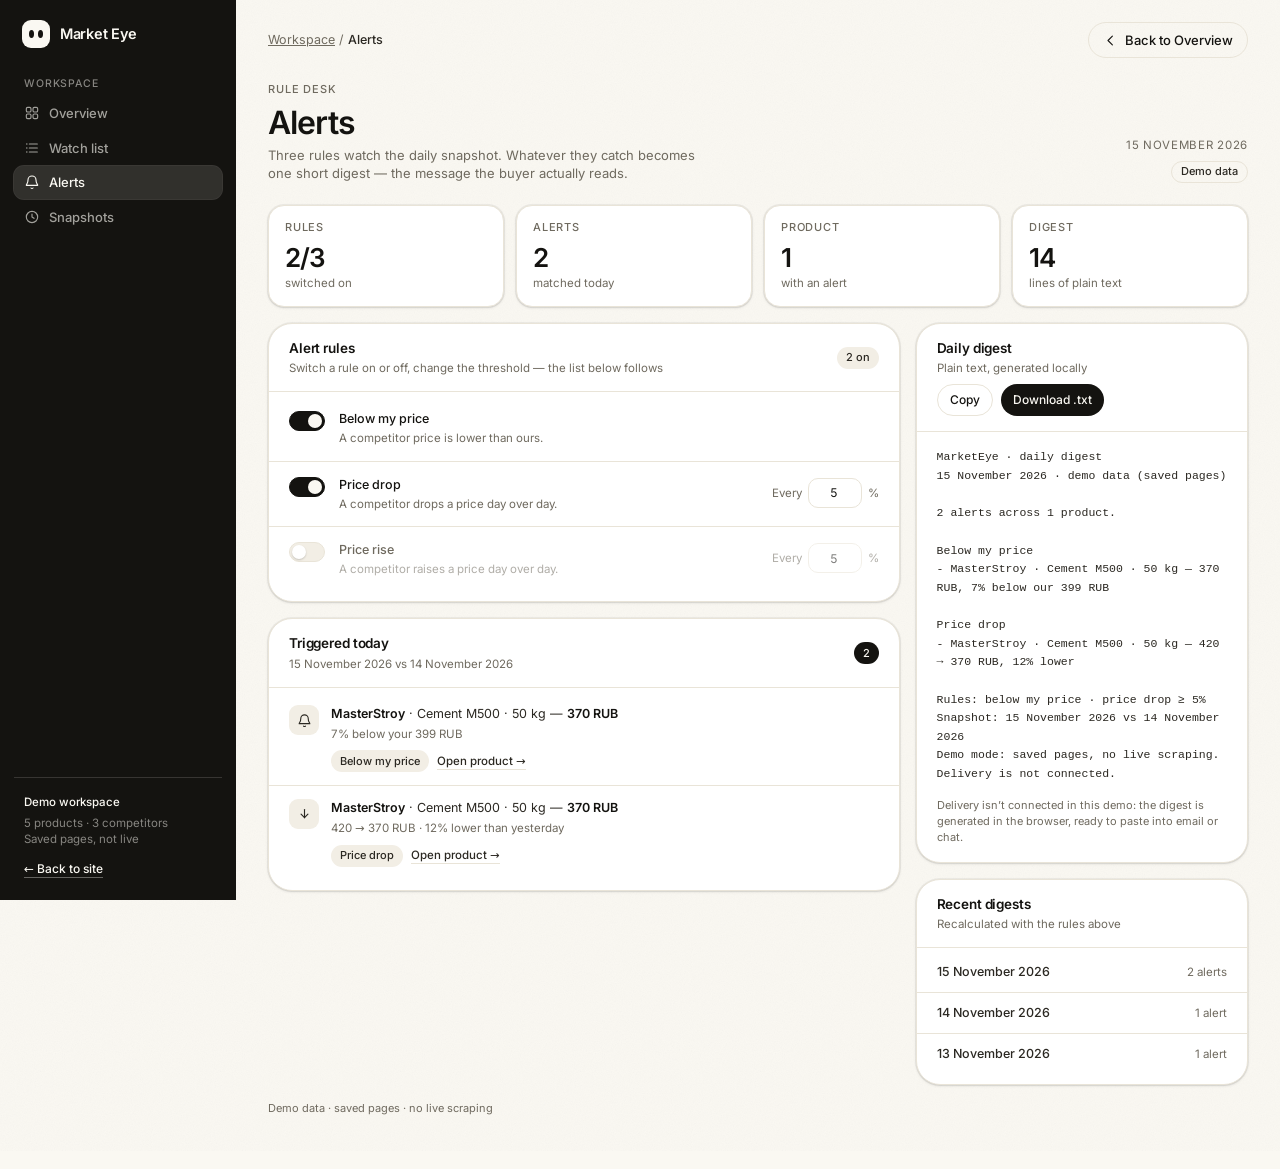
==== templates/alerts.html @ f9ec9c84 "Add alert rules, triggered alerts and the daily digest screen" ====
<!doctype html>
<html lang="en">
<head>
  <meta charset="utf-8">
  <meta name="viewport" content="width=device-width, initial-scale=1">
  <meta name="theme-color" content="#faf8f2">
  <title>Alerts — Market Eye</title>
  <meta name="description" content="Market Eye demo: alert rules with editable thresholds, the alerts they trigger on today's snapshot and a plain-text daily digest.">
  <link rel="icon" href="data:image/svg+xml,%3Csvg xmlns='http://www.w3.org/2000/svg' viewBox='0 0 64 64'%3E%3Crect width='64' height='64' rx='14' fill='%23141310'/%3E%3Ccircle cx='26' cy='32' r='7' fill='%23faf8f2'/%3E%3Ccircle cx='40' cy='32' r='7' fill='%23faf8f2'/%3E%3C/svg%3E">
  <link rel="stylesheet" href="/static/theme.css">
  <link rel="stylesheet" href="/static/overview.css">
  <link rel="stylesheet" href="/static/alerts.css">
</head>
<body>
  <a class="sr-only" href="#main">Skip to content</a>

  <div class="app">
    <aside class="sidebar">
      <a class="brand brand--light" href="/" aria-label="Market Eye — back to the site">
        <span class="brand-mark" aria-hidden="true"><i></i><i></i></span>
        <span class="brand-word">Market Eye</span>
      </a>

      <p class="nav-label">Workspace</p>
      <nav class="nav" aria-label="Workspace">
        <a href="/overview">
          <svg viewBox="0 0 24 24" aria-hidden="true"><rect x="3.5" y="3.5" width="7" height="7" rx="2"/><rect x="13.5" y="3.5" width="7" height="7" rx="2"/><rect x="3.5" y="13.5" width="7" height="7" rx="2"/><rect x="13.5" y="13.5" width="7" height="7" rx="2"/></svg>
          Overview
        </a>
        <a href="/overview#watch-list">
          <svg viewBox="0 0 24 24" aria-hidden="true"><path d="M8 6h12M8 12h12M8 18h12"/><circle cx="4.2" cy="6" r="1.1" fill="currentColor" stroke="none"/><circle cx="4.2" cy="12" r="1.1" fill="currentColor" stroke="none"/><circle cx="4.2" cy="18" r="1.1" fill="currentColor" stroke="none"/></svg>
          Watch list
        </a>
        <a href="/alerts" aria-current="page">
          <svg viewBox="0 0 24 24" aria-hidden="true"><path d="M18 9a6 6 0 1 0-12 0c0 6-2.5 6-2.5 8h17c0-2-2.5-2-2.5-8"/><path d="M10.5 21a2 2 0 0 0 3 0"/></svg>
          Alerts
        </a>
        <a href="/overview#moves">
          <svg viewBox="0 0 24 24" aria-hidden="true"><circle cx="12" cy="12" r="8.5"/><path d="M12 7.5V12l3 2"/></svg>
          Snapshots
        </a>
      </nav>

      <div class="sidebar-foot">
        <p><b>Demo workspace</b>5 products · 3 competitors<br>Saved pages, not live</p>
        <a class="sidebar-link" href="/">← Back to site</a>
      </div>
    </aside>

    <main class="main" id="main">
      <div class="topbar">
        <nav class="crumbs" aria-label="Breadcrumb">
          <a href="/overview">Workspace</a> / <b>Alerts</b>
        </nav>
        <div class="actions">
          <a class="btn btn--outline" href="/overview">
            <svg viewBox="0 0 24 24" aria-hidden="true"><path d="M15 5l-7 7 7 7"/></svg>
            Back to Overview
          </a>
        </div>
      </div>

      <header class="page-head">
        <div>
          <p class="eyebrow">Rule desk</p>
          <h1>Alerts</h1>
          <p class="sub">Three rules watch the daily snapshot. Whatever they catch becomes one short digest — the message the buyer actually reads.</p>
        </div>
        <div class="head-meta">
          <span class="date" id="snapshot-date">15 November 2026</span>
          <span class="badge badge--outline">Demo data</span>
        </div>
      </header>

      <ul class="stats" id="stats" aria-label="Alert summary"></ul>

      <div class="grid">
        <div class="alerts-main">
          <section class="card" aria-labelledby="rules-title">
            <div class="card-head">
              <div>
                <h2 id="rules-title">Alert rules</h2>
                <p class="card-sub">Switch a rule on or off, change the threshold — the list below follows</p>
              </div>
              <span class="badge badge--soft" id="rules-count">2 on</span>
            </div>
            <ul class="rules" id="rules-list"></ul>
          </section>

          <section class="card" aria-labelledby="triggered-title">
            <div class="card-head">
              <div>
                <h2 id="triggered-title">Triggered today</h2>
                <p class="card-sub" id="triggered-sub">15 November 2026 vs 14 November 2026</p>
              </div>
              <span class="badge badge--solid" id="alerts-count">2</span>
            </div>
            <ul class="alert-rows" id="alerts-list"></ul>
          </section>
        </div>

        <div class="side alerts-side">
          <section class="card" aria-labelledby="digest-title">
            <div class="card-head">
              <div>
                <h2 id="digest-title">Daily digest</h2>
                <p class="card-sub">Plain text, generated locally</p>
              </div>
              <div class="card-head__actions">
                <button class="btn btn--outline btn--sm" type="button" id="copy-digest">Copy</button>
                <button class="btn btn--primary btn--sm" type="button" id="download-digest">Download .txt</button>
              </div>
            </div>
            <pre class="digest" id="digest-text" aria-live="polite"></pre>
            <p class="digest-note">Delivery isn’t connected in this demo: the digest is generated in the browser, ready to paste into email or chat.</p>
          </section>

          <section class="card" aria-labelledby="recent-title">
            <div class="card-head">
              <div>
                <h2 id="recent-title">Recent digests</h2>
                <p class="card-sub" id="recent-sub">Recalculated with the rules above</p>
              </div>
            </div>
            <ul class="recent" id="recent-list"></ul>
          </section>
        </div>
      </div>

      <p class="note">Demo data · saved pages · no live scraping</p>
    </main>
  </div>

  <noscript>
    <p class="note">The alerts screen needs JavaScript to evaluate the rules.</p>
  </noscript>

  <script src="/static/demo-data.js" defer></script>
  <script src="/static/alerts.js" defer></script>
</body>
</html>
---- static/theme.css ----
/* ==========================================================================
   Market Eye — shared UI layer
   Quiet monochrome interface: warm paper, ink surfaces, hairline borders,
   soft elevation, Inter. The dark sidebar and the monogram carry the brand.
   ========================================================================== */

@font-face {
  font-family: "Inter";
  src: url("fonts/inter-400.woff2") format("woff2");
  font-weight: 400;
  font-style: normal;
  font-display: swap;
}

@font-face {
  font-family: "Inter";
  src: url("fonts/inter-500.woff2") format("woff2");
  font-weight: 500;
  font-style: normal;
  font-display: swap;
}

@font-face {
  font-family: "Inter";
  src: url("fonts/inter-600.woff2") format("woff2");
  font-weight: 600;
  font-style: normal;
  font-display: swap;
}

:root {
  /* surfaces */
  --canvas: #faf8f2;
  --card: #ffffff;
  --surface: #f2eee5;
  --sidebar-bg: #141310;

  /* text */
  --ink: #141310;
  --ink-soft: #2b2822;
  --muted: #6f6a5f;
  --paper: #faf8f2;

  /* lines + actions */
  --hairline: #e9e4d8;
  --sidebar-hairline: rgba(250, 248, 242, 0.15);
  --primary-bg: #141310;
  --primary-fg: #faf8f2;
  --nav-active-bg: rgba(250, 248, 242, 0.12);
  --nav-hover-bg: rgba(250, 248, 242, 0.07);

  /* shape */
  --radius-card: 24px;
  --radius-control: 18px;
  --radius-small: 10px;
  --shadow: 0 0 0 1px rgba(23, 23, 23, 0.05), 0 1px 3px rgba(0, 0, 0, 0.1),
    0 1px 2px -1px rgba(0, 0, 0, 0.1);

  --font-sans: "Inter", system-ui, -apple-system, "Segoe UI", Roboto, sans-serif;
}

*,
*::before,
*::after {
  box-sizing: border-box;
}

html {
  scroll-behavior: smooth;
}

body {
  margin: 0;
  background-color: var(--canvas);
  background-image: url("data:image/svg+xml,%3Csvg xmlns='http://www.w3.org/2000/svg' width='180' height='180'%3E%3Cfilter id='grain'%3E%3CfeTurbulence type='fractalNoise' baseFrequency='0.9' numOctaves='2' stitchTiles='stitch'/%3E%3CfeColorMatrix type='saturate' values='0'/%3E%3C/filter%3E%3Crect width='180' height='180' filter='url(%23grain)' opacity='0.06'/%3E%3C/svg%3E");
  color: var(--ink);
  font-family: var(--font-sans);
  font-size: 14px;
  line-height: 1.43;
  -webkit-font-smoothing: antialiased;
  text-rendering: optimizeLegibility;
}

img,
svg {
  display: block;
  max-width: 100%;
}

h1,
h2,
h3,
p,
ul,
ol,
figure {
  margin: 0;
  padding: 0;
}

ul,
ol {
  list-style: none;
}

a {
  color: inherit;
}

button {
  font: inherit;
}

:focus-visible {
  outline: 2px solid var(--ink);
  outline-offset: 2px;
}

.sr-only {
  position: absolute;
  width: 1px;
  height: 1px;
  margin: -1px;
  padding: 0;
  overflow: hidden;
  clip: rect(0 0 0 0);
  white-space: nowrap;
  border: 0;
}

/* --- eyebrow + small labels -------------------------------------------- */

.eyebrow {
  font-size: 11px;
  font-weight: 500;
  letter-spacing: 0.08em;
  line-height: 1.33;
  text-transform: uppercase;
  color: var(--muted);
}

/* --- buttons ------------------------------------------------------------ */

.btn {
  display: inline-flex;
  align-items: center;
  justify-content: center;
  gap: 7px;
  height: 36px;
  padding: 0 14px;
  border: 0;
  border-radius: var(--radius-control);
  background: var(--surface);
  color: var(--ink);
  font-family: inherit;
  font-size: 13px;
  font-weight: 500;
  line-height: 1;
  text-decoration: none;
  white-space: nowrap;
  cursor: pointer;
  transition: background-color 0.15s ease, color 0.15s ease, opacity 0.15s ease;
}

.btn svg {
  width: 15px;
  height: 15px;
  flex: none;
  fill: none;
  stroke: currentColor;
  stroke-width: 1.8;
  stroke-linecap: round;
  stroke-linejoin: round;
}

.btn:hover {
  background: #e8e2d4;
}

.btn--primary {
  background: var(--primary-bg);
  color: var(--primary-fg);
}

.btn--primary:hover {
  background: #2a2721;
}

.btn--outline {
  border: 1px solid var(--hairline);
  background: transparent;
}

.btn--outline:hover {
  background: var(--surface);
}

.btn--ghost {
  background: transparent;
}

.btn--ghost:hover {
  background: var(--surface);
}

.btn--sm {
  height: 32px;
  padding: 0 12px;
  font-size: 12px;
}

.btn[disabled] {
  opacity: 0.45;
  cursor: not-allowed;
  pointer-events: none;
}

/* --- badges ------------------------------------------------------------- */

.badge {
  display: inline-flex;
  align-items: center;
  justify-content: center;
  gap: 6px;
  height: 22px;
  padding: 0 9px;
  border-radius: 999px;
  font-size: 11px;
  font-weight: 500;
  line-height: 1;
  white-space: nowrap;
}

.badge--solid {
  background: var(--primary-bg);
  color: var(--primary-fg);
}

.badge--soft {
  background: var(--surface);
  color: var(--ink-soft);
}

.badge--outline {
  border: 1px solid var(--hairline);
  color: var(--ink-soft);
}

.badge--muted {
  color: var(--muted);
}

/* --- cards -------------------------------------------------------------- */

.card {
  border: 1px solid var(--hairline);
  border-radius: var(--radius-card);
  background: var(--card);
  box-shadow: var(--shadow);
}


/* --- card head actions --------------------------------------------------- */

.card-head__actions {
  display: flex;
  flex-wrap: wrap;
  align-items: center;
  justify-content: flex-end;
  gap: 8px;
}

/* --- brand -------------------------------------------------------------- */

.brand {
  display: inline-flex;
  align-items: center;
  gap: 10px;
  color: inherit;
  text-decoration: none;
}

.brand-mark {
  display: flex;
  align-items: center;
  justify-content: center;
  gap: 3.5px;
  width: 28px;
  height: 28px;
  flex: none;
  border-radius: 9px;
  background: var(--ink);
}

.brand-mark i {
  display: block;
  width: 5px;
  height: 8px;
  border-radius: 50%;
  background: var(--paper);
}

.brand-word {
  font-size: 14.5px;
  font-weight: 600;
  letter-spacing: -0.02em;
  white-space: nowrap;
}

.brand--light {
  color: var(--paper);
}

.brand--light .brand-mark {
  background: var(--paper);
}

.brand--light .brand-mark i {
  background: var(--ink);
}

/* --- larger button ------------------------------------------------------ */

.btn--lg {
  height: 44px;
  padding: 0 20px;
  font-size: 14px;
}

/* --- change pills ------------------------------------------------------- */

.delta {
  display: inline-flex;
  align-items: center;
  height: 18px;
  margin-left: 6px;
  padding: 0 6px;
  border-radius: 999px;
  background: var(--surface);
  color: var(--ink-soft);
  font-size: 10.5px;
  font-weight: 500;
}

.delta--down {
  background: var(--primary-bg);
  color: var(--primary-fg);
}

.delta--up {
  border: 1px solid var(--hairline);
  background: transparent;
}
---- static/overview.css ----
/* ==========================================================================
   Market Eye — Overview layout
   Dark sidebar, quiet paper canvas, hairline cards. Built on theme.css.
   ========================================================================== */

.app {
  display: grid;
  grid-template-columns: 236px minmax(0, 1fr);
  min-height: 100vh;
}

/* --- sidebar ------------------------------------------------------------ */

.sidebar {
  position: sticky;
  top: 0;
  display: flex;
  flex-direction: column;
  align-self: start;
  height: 100vh;
  padding: 18px 14px;
  background: var(--sidebar-bg);
  color: var(--paper);
}

.sidebar .brand {
  padding: 2px 8px 18px;
}

.nav-label {
  padding: 10px 10px 6px;
  font-size: 10.5px;
  font-weight: 500;
  letter-spacing: 0.08em;
  text-transform: uppercase;
  color: rgba(250, 248, 242, 0.5);
}

.nav {
  display: flex;
  flex-direction: column;
  gap: 2px;
}

.nav a {
  display: flex;
  align-items: center;
  gap: 9px;
  padding: 7px 10px;
  border-radius: var(--radius-small);
  color: rgba(250, 248, 242, 0.62);
  font-size: 13px;
  font-weight: 500;
  text-decoration: none;
}

.nav a:hover {
  background: var(--nav-hover-bg);
  color: var(--paper);
}

.nav a.is-active,
.nav a[aria-current="page"] {
  background: var(--nav-active-bg);
  box-shadow: 0 0 0 1px rgba(250, 248, 242, 0.16);
  color: var(--paper);
}

.nav svg {
  width: 16px;
  height: 16px;
  flex: none;
  fill: none;
  stroke: currentColor;
  stroke-width: 1.7;
  stroke-linecap: round;
  stroke-linejoin: round;
}

.sidebar-foot {
  margin-top: auto;
  padding: 16px 10px 4px;
  border-top: 1px solid var(--sidebar-hairline);
}

.sidebar-foot p {
  font-size: 11.5px;
  line-height: 1.45;
  color: rgba(250, 248, 242, 0.5);
}

.sidebar-foot b {
  display: block;
  margin-bottom: 4px;
  font-weight: 500;
  color: var(--paper);
}

.sidebar-link {
  display: inline-block;
  margin-top: 12px;
  font-size: 12px;
  font-weight: 500;
  color: var(--paper);
  text-decoration: none;
  border-bottom: 1px solid rgba(250, 248, 242, 0.35);
}

.sidebar-link:hover {
  border-bottom-color: var(--paper);
}

/* --- main --------------------------------------------------------------- */

.main {
  min-width: 0;
  padding: 22px 32px 34px;
}

.topbar {
  display: flex;
  align-items: center;
  justify-content: space-between;
  flex-wrap: wrap;
  gap: 12px 16px;
  margin-bottom: 24px;
}

.crumbs {
  font-size: 12.5px;
  color: var(--muted);
}

.crumbs b {
  font-weight: 500;
  color: var(--ink-soft);
}

.actions {
  display: flex;
  flex-wrap: wrap;
  gap: 8px;
}

.page-head {
  display: flex;
  align-items: flex-end;
  justify-content: space-between;
  gap: 24px;
  margin-bottom: 22px;
}

.page-head h1 {
  margin-top: 8px;
  font-size: 32px;
  font-weight: 600;
  letter-spacing: -0.03em;
  line-height: 1.1;
}

.sub {
  max-width: 56ch;
  margin-top: 6px;
  font-size: 13px;
  color: var(--muted);
}

.head-meta {
  display: flex;
  flex: none;
  flex-direction: column;
  align-items: flex-end;
  gap: 8px;
}

.date {
  font-size: 11.5px;
  letter-spacing: 0.06em;
  text-transform: uppercase;
  color: var(--muted);
}

/* --- new snapshot banner ------------------------------------------------ */

.banner {
  display: flex;
  align-items: center;
  gap: 12px;
  margin-bottom: 16px;
  padding: 10px 14px;
  border: 1px solid var(--hairline);
  border-radius: 16px;
  background: var(--card);
  box-shadow: var(--shadow);
}

.banner[hidden] {
  display: none;
}

.banner__icon {
  display: flex;
  align-items: center;
  justify-content: center;
  width: 30px;
  height: 30px;
  flex: none;
  border-radius: 10px;
  background: var(--surface);
}

.banner__icon svg {
  width: 15px;
  height: 15px;
  fill: none;
  stroke: var(--ink);
  stroke-width: 1.8;
  stroke-linecap: round;
  stroke-linejoin: round;
}

.banner p {
  font-size: 12.5px;
  color: var(--ink-soft);
}

.banner p b {
  font-weight: 600;
  color: var(--ink);
}

.banner .btn {
  margin-left: auto;
}

/* --- stats -------------------------------------------------------------- */

.stats {
  display: grid;
  grid-template-columns: repeat(4, minmax(0, 1fr));
  gap: 12px;
  margin-bottom: 16px;
}

.stat {
  padding: 14px 16px;
  border: 1px solid var(--hairline);
  border-radius: 16px;
  background: var(--card);
  box-shadow: var(--shadow);
}

.stat__label,
.stat__value,
.stat__hint {
  display: block;
}

.stat__label {
  font-size: 11px;
  font-weight: 500;
  letter-spacing: 0.07em;
  text-transform: uppercase;
  color: var(--muted);
}

.stat__value {
  margin-top: 8px;
  font-size: 26px;
  font-weight: 600;
  letter-spacing: -0.03em;
  line-height: 1.1;
}

.stat__hint {
  margin-top: 3px;
  font-size: 11.5px;
  color: var(--muted);
}

/* --- content grid ------------------------------------------------------- */

.grid {
  display: grid;
  grid-template-columns: minmax(0, 1.9fr) minmax(0, 1fr);
  align-items: start;
  gap: 16px;
}

.card-head {
  display: flex;
  align-items: center;
  justify-content: space-between;
  flex-wrap: wrap;
  gap: 8px 12px;
  padding: 15px 20px;
  border-bottom: 1px solid var(--hairline);
}

.card-head h2 {
  font-size: 13.5px;
  font-weight: 600;
  letter-spacing: -0.01em;
}

.card-sub {
  margin-top: 2px;
  font-size: 11.5px;
  color: var(--muted);
}

.table-wrap {
  overflow-x: auto;
}

.table-hint {
  display: none;
  padding: 10px 20px 14px;
  font-size: 11px;
  color: var(--muted);
}

.table-hint.is-visible {
  display: block;
}

.watch-table {
  width: 100%;
  min-width: 640px;
  border-collapse: collapse;
  font-size: 12.5px;
}

.watch-table th {
  padding: 9px 14px;
  border-bottom: 1px solid var(--hairline);
  font-size: 10.5px;
  font-weight: 500;
  letter-spacing: 0.07em;
  text-align: left;
  text-transform: uppercase;
  color: var(--muted);
  white-space: nowrap;
}

.watch-table td {
  padding: 11px 14px;
  border-bottom: 1px solid var(--hairline);
  white-space: nowrap;
}

.watch-table th:first-child,
.watch-table td:first-child {
  padding-left: 20px;
}

.watch-table th:last-child,
.watch-table td:last-child {
  padding-right: 20px;
}

.watch-table tr:last-child td {
  border-bottom: 0;
}

.watch-table .num {
  text-align: right;
  font-variant-numeric: tabular-nums;
  white-space: nowrap;
}

.watch-table .delta {
  margin-left: 5px;
}

.product-link {
  color: var(--ink);
  text-decoration: none;
  border-bottom: 1px solid transparent;
}

.product-link:hover {
  border-bottom-color: var(--hairline);
}

.product-name {
  display: block;
  font-weight: 500;
  white-space: normal;
}

.watch-row--alert .product-name {
  font-weight: 600;
}

.watch-table .cell--below {
  font-weight: 600;
}

.watch-row.is-flash td {
  animation: row-flash 1.2s ease-out;
}

@keyframes row-flash {
  0%,
  40% {
    background-color: var(--surface);
  }
  100% {
    background-color: transparent;
  }
}

/* --- side column -------------------------------------------------------- */

.side {
  display: flex;
  flex-direction: column;
  gap: 16px;
}

.alert-list {
  padding: 4px 0;
}

.alert-item {
  display: flex;
  align-items: flex-start;
  gap: 12px;
  padding: 13px 20px;
}

.alert-item + .alert-item {
  border-top: 1px solid var(--hairline);
}

.alert-item__icon {
  display: flex;
  align-items: center;
  justify-content: center;
  width: 28px;
  height: 28px;
  flex: none;
  border-radius: 9px;
  background: var(--surface);
}

.alert-item__icon svg {
  width: 14px;
  height: 14px;
  fill: none;
  stroke: var(--ink);
  stroke-width: 1.8;
  stroke-linecap: round;
  stroke-linejoin: round;
}

.alert-item__body {
  min-width: 0;
}

.alert-item__text {
  font-size: 12.5px;
  line-height: 1.45;
  color: var(--ink-soft);
}

.alert-item__text b {
  font-weight: 600;
  color: var(--ink);
}

.alert-item__meta {
  margin-top: 3px;
  font-size: 11.5px;
  color: var(--muted);
}

.alert-item__action {
  margin-top: 8px;
}

.alert-empty {
  padding: 16px 20px;
  font-size: 12.5px;
  color: var(--muted);
}

.moves {
  padding: 4px 0;
}

.move {
  display: flex;
  align-items: center;
  gap: 10px;
  padding: 10px 20px;
}

.move + .move {
  border-top: 1px solid var(--hairline);
}

.move__text {
  min-width: 0;
  font-size: 12.5px;
  color: var(--ink-soft);
}

.move__text b {
  font-weight: 500;
  color: var(--ink);
}

.move__delta {
  margin-left: auto;
}

.ai-note {
  padding: 14px 20px 16px;
}

.ai-note__text {
  font-size: 12.5px;
  line-height: 1.55;
  color: var(--ink-soft);
}

.ai-note__text.is-placeholder {
  color: var(--muted);
}

.ai-note__meta {
  margin-top: 10px;
  font-size: 10.5px;
  letter-spacing: 0.04em;
  line-height: 1.5;
  text-transform: uppercase;
  color: var(--muted);
}

.ai-note__meta[hidden] {
  display: none;
}

.note {
  margin-top: 16px;
  font-size: 11px;
  color: var(--muted);
}

/* --- collect modal ------------------------------------------------------ */

.modal {
  position: fixed;
  inset: 0;
  z-index: 100;
  display: grid;
  place-items: center;
  padding: 20px;
  background: rgba(20, 19, 16, 0.45);
}

.modal[hidden] {
  display: none;
}

.modal__card {
  width: min(520px, 100%);
  padding: 28px;
  border: 1px solid var(--hairline);
  border-radius: 24px;
  background: var(--card);
  box-shadow: 0 24px 60px rgba(20, 19, 16, 0.24);
}

.modal__head {
  display: flex;
  align-items: center;
  gap: 12px;
  margin-bottom: 14px;
}

.modal__head .eyebrow {
  margin: 0;
}

.spinner {
  width: 22px;
  height: 22px;
  flex: none;
  border-radius: 50%;
  border: 2px solid var(--hairline);
  border-top-color: var(--ink);
  animation: spin 0.8s linear infinite;
}

@keyframes spin {
  to {
    transform: rotate(360deg);
  }
}

.modal__title {
  font-size: 22px;
  font-weight: 600;
  letter-spacing: -0.02em;
  line-height: 1.2;
}

.collect-steps {
  margin-top: 16px;
}

.collect-step {
  display: flex;
  align-items: center;
  gap: 10px;
  padding: 9px 0;
  border-bottom: 1px solid var(--hairline);
  font-size: 12.5px;
  color: var(--muted);
}

.collect-step:last-child {
  border-bottom: 0;
}

.collect-step__dot {
  width: 8px;
  height: 8px;
  flex: none;
  border: 2px solid var(--hairline);
  border-radius: 50%;
}

.collect-step.is-done {
  color: var(--ink-soft);
}

.collect-step.is-done .collect-step__dot {
  border-color: var(--ink);
  background: var(--ink);
}

.progress {
  height: 4px;
  margin-top: 16px;
  overflow: hidden;
  border-radius: 999px;
  background: var(--surface);
}

.progress span {
  display: block;
  width: 0;
  height: 100%;
  background: var(--ink);
  transition: width 0.28s linear;
}

.modal__note {
  margin-top: 14px;
  font-size: 11px;
  line-height: 1.5;
  color: var(--muted);
}

/* --- responsive --------------------------------------------------------- */

@media (max-width: 1100px) {
  .main {
    padding: 20px 24px 30px;
  }
}

@media (max-width: 1150px) {
  .grid {
    grid-template-columns: 1fr;
  }

  .side {
    display: grid;
    grid-template-columns: repeat(2, minmax(0, 1fr));
    align-items: start;
  }
}

@media (max-width: 900px) {
  .app {
    grid-template-columns: 1fr;
  }

  .sidebar {
    position: static;
    flex-wrap: wrap;
    flex-direction: row;
    align-items: center;
    gap: 8px 10px;
    height: auto;
    padding: 10px 16px;
  }

  .sidebar .brand {
    padding: 0;
    flex: none;
  }

  .nav-label,
  .sidebar-foot {
    display: none;
  }

  .nav {
    flex-direction: row;
    flex-wrap: wrap;
    gap: 2px;
    width: 100%;
    margin-left: 0;
  }

  .nav a {
    padding: 6px 10px;
    white-space: nowrap;
  }

  .main {
    padding: 18px 16px 28px;
  }

  .page-head {
    flex-direction: column;
    align-items: flex-start;
    gap: 12px;
  }

  .head-meta {
    flex-direction: row;
    align-items: center;
    gap: 12px;
  }

  .stats {
    grid-template-columns: repeat(2, minmax(0, 1fr));
  }

  .side {
    grid-template-columns: 1fr;
  }
}

@media (max-width: 560px) {
  .topbar {
    flex-direction: column;
    align-items: stretch;
  }

  .actions .btn {
    flex: 1;
  }

  .page-head h1 {
    font-size: 26px;
  }

  .banner {
    flex-wrap: wrap;
  }

  .banner .btn {
    margin-left: 0;
  }

  .card-head,
  .watch-table th,
  .watch-table td,
  .alert-item,
  .move {
    padding-inline: 14px;
  }

  .modal__card {
    padding: 20px;
  }
}

@media (prefers-reduced-motion: reduce) {
  html {
    scroll-behavior: auto;
  }

  .spinner {
    animation-duration: 0.001ms;
  }

  .watch-row.is-flash td {
    animation: none;
  }
}
---- static/alerts.css ----
/* ==========================================================================
   Market Eye — Alerts screen
   Rule switches with thresholds, triggered alerts and a plain-text digest.
   Built on theme.css + the Overview shell.
   ========================================================================== */

.alerts-main {
  display: flex;
  min-width: 0;
  flex-direction: column;
  gap: 16px;
}

/* --- rules -------------------------------------------------------------- */

.rules {
  padding: 4px 0 10px;
}

.rule {
  display: flex;
  align-items: flex-start;
  gap: 14px;
  padding: 14px 20px;
}

.rule + .rule {
  border-top: 1px solid var(--hairline);
}

.rule__body {
  flex: 1;
  min-width: 0;
}

.rule__title {
  font-size: 12.5px;
  font-weight: 500;
}

.rule__desc {
  margin-top: 2px;
  font-size: 11.5px;
  color: var(--muted);
}

.rule__threshold {
  display: flex;
  flex: none;
  align-items: center;
  gap: 6px;
  padding-top: 2px;
  font-size: 11.5px;
  color: var(--muted);
}

.rule__threshold input {
  width: 54px;
  height: 30px;
  padding: 0 8px;
  border: 1px solid var(--hairline);
  border-radius: 10px;
  background: var(--card);
  color: var(--ink);
  font: inherit;
  font-size: 12px;
  font-variant-numeric: tabular-nums;
  text-align: right;
}

.rule__threshold input:focus-visible {
  outline: 2px solid var(--ink);
  outline-offset: 1px;
}

.rule.is-off .rule__title {
  color: var(--muted);
}

.rule.is-off .rule__desc,
.rule.is-off .rule__threshold {
  opacity: 0.55;
}

/* --- switch ------------------------------------------------------------- */

.switch {
  position: relative;
  display: inline-block;
  width: 36px;
  height: 20px;
  flex: none;
  margin-top: 1px;
}

.switch input {
  position: absolute;
  inset: 0;
  width: 100%;
  height: 100%;
  margin: 0;
  opacity: 0;
  cursor: pointer;
}

.switch__track {
  position: absolute;
  inset: 0;
  border: 1px solid var(--hairline);
  border-radius: 999px;
  background: var(--surface);
  pointer-events: none;
  transition: background-color 0.15s ease, border-color 0.15s ease;
}

.switch__track::after {
  content: "";
  position: absolute;
  top: 2px;
  left: 2px;
  width: 14px;
  height: 14px;
  border-radius: 50%;
  background: var(--card);
  box-shadow: 0 1px 2px rgba(0, 0, 0, 0.18);
  transition: transform 0.15s ease, background-color 0.15s ease;
}

.switch input:checked + .switch__track {
  border-color: var(--primary-bg);
  background: var(--primary-bg);
}

.switch input:checked + .switch__track::after {
  transform: translateX(16px);
  background: var(--paper);
}

.switch input:focus-visible + .switch__track {
  outline: 2px solid var(--ink);
  outline-offset: 2px;
}

/* --- triggered alerts --------------------------------------------------- */

.alert-rows {
  padding: 4px 0 10px;
}

.alert-row {
  display: flex;
  align-items: flex-start;
  gap: 12px;
  padding: 13px 20px;
}

.alert-row + .alert-row {
  border-top: 1px solid var(--hairline);
}

.alert-row__icon {
  display: flex;
  align-items: center;
  justify-content: center;
  width: 30px;
  height: 30px;
  flex: none;
  border-radius: 9px;
  background: var(--surface);
  color: var(--ink-soft);
}

.alert-row__icon svg {
  width: 15px;
  height: 15px;
  fill: none;
  stroke: currentColor;
  stroke-width: 1.8;
  stroke-linecap: round;
  stroke-linejoin: round;
}

.alert-row__body {
  flex: 1;
  min-width: 0;
}

.alert-row__text {
  font-size: 12.5px;
  color: var(--ink-soft);
}

.alert-row__text b {
  font-weight: 600;
  color: var(--ink);
}

.alert-row__meta {
  margin-top: 3px;
  font-size: 11.5px;
  color: var(--muted);
}

.alert-row__foot {
  display: flex;
  flex-wrap: wrap;
  align-items: center;
  gap: 8px;
  margin-top: 8px;
}

.alert-row__link {
  font-size: 11.5px;
  font-weight: 500;
  color: var(--ink-soft);
  text-decoration: none;
  border-bottom: 1px solid var(--hairline);
  white-space: nowrap;
}

.alert-row__link:hover {
  border-bottom-color: var(--ink);
}

.alert-empty {
  padding: 18px 20px 22px;
  font-size: 12px;
  color: var(--muted);
}

/* --- digest ------------------------------------------------------------- */

.digest {
  margin: 0;
  padding: 16px 20px 4px;
  font-family: ui-monospace, "SFMono-Regular", Menlo, Consolas, monospace;
  font-size: 11.5px;
  line-height: 1.62;
  color: var(--ink-soft);
  white-space: pre-wrap;
  word-break: break-word;
}

.digest-note {
  padding: 10px 20px 16px;
  font-size: 11px;
  line-height: 1.45;
  color: var(--muted);
}

/* --- recent digests ----------------------------------------------------- */

.recent {
  padding: 4px 0 10px;
}

.recent-item {
  display: flex;
  align-items: center;
  justify-content: space-between;
  gap: 12px;
  padding: 11px 20px;
}

.recent-item + .recent-item {
  border-top: 1px solid var(--hairline);
}

.recent-item__date {
  font-size: 12.5px;
  font-weight: 500;
  color: var(--ink-soft);
}

.recent-item__count {
  font-size: 11.5px;
  color: var(--muted);
  white-space: nowrap;
}

@media (max-width: 560px) {
  .rule,
  .alert-row,
  .recent-item,
  .digest,
  .digest-note {
    padding-inline: 14px;
  }
}
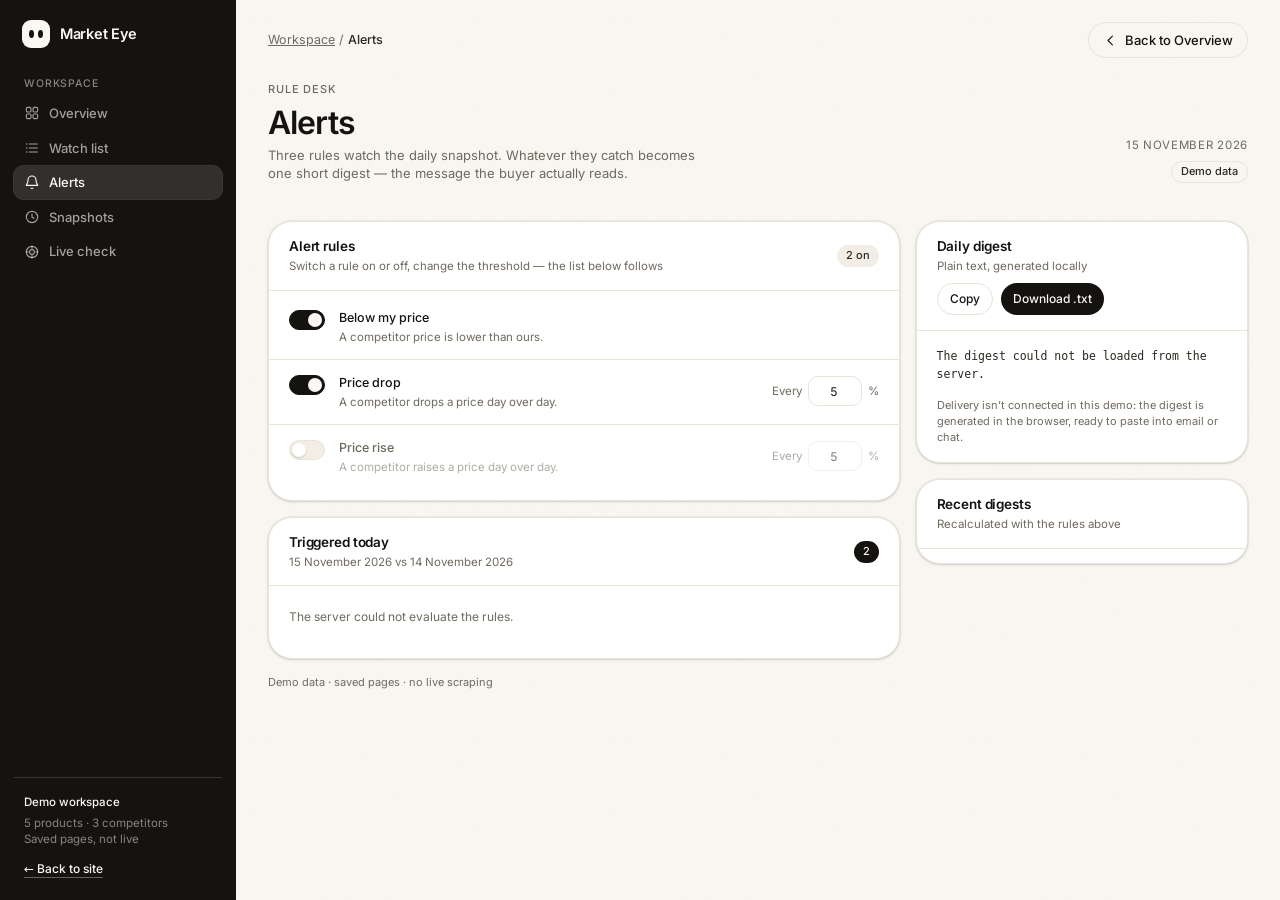
==== commit cbaeb9a0: "Add a live HTTP collector with parser profiles and a demo competitor shop" ====
--- a/templates/alerts.html
+++ b/templates/alerts.html
@@ -38,6 +38,10 @@
         <a href="/overview#moves">
           <svg viewBox="0 0 24 24" aria-hidden="true"><circle cx="12" cy="12" r="8.5"/><path d="M12 7.5V12l3 2"/></svg>
           Snapshots
+        </a>
+        <a href="/live">
+          <svg viewBox="0 0 24 24" aria-hidden="true"><circle cx="12" cy="12" r="8.5"/><circle cx="12" cy="12" r="3.5"/><path d="M12 3.5v3M12 17.5v3M3.5 12h3M17.5 12h3"/></svg>
+          Live check
         </a>
       </nav>
 
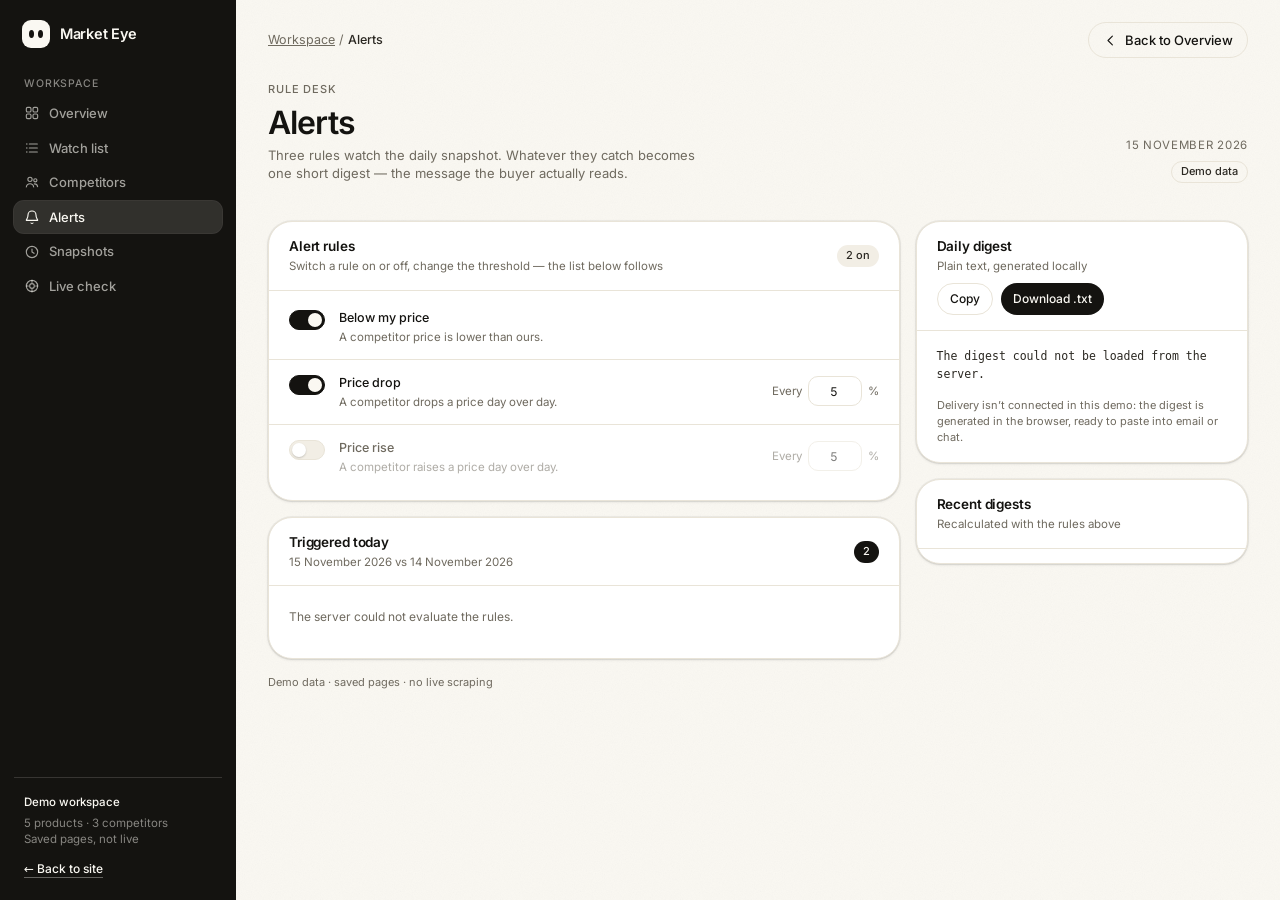
==== commit 04625703: "Add a competitor desk: price index, gaps, trend and plain findings" ====
--- a/templates/alerts.html
+++ b/templates/alerts.html
@@ -30,6 +30,10 @@
         <a href="/overview#watch-list">
           <svg viewBox="0 0 24 24" aria-hidden="true"><path d="M8 6h12M8 12h12M8 18h12"/><circle cx="4.2" cy="6" r="1.1" fill="currentColor" stroke="none"/><circle cx="4.2" cy="12" r="1.1" fill="currentColor" stroke="none"/><circle cx="4.2" cy="18" r="1.1" fill="currentColor" stroke="none"/></svg>
           Watch list
+        </a>
+        <a href="/competitors">
+          <svg viewBox="0 0 24 24" aria-hidden="true"><circle cx="9" cy="8" r="3.2"/><path d="M3.5 19.5c.5-3 2.8-4.8 5.5-4.8s5 1.8 5.5 4.8"/><circle cx="17" cy="9.5" r="2.4"/><path d="M15.5 14.9c2.5-.2 4.4 1.4 4.9 4.1"/></svg>
+          Competitors
         </a>
         <a href="/alerts" aria-current="page">
           <svg viewBox="0 0 24 24" aria-hidden="true"><path d="M18 9a6 6 0 1 0-12 0c0 6-2.5 6-2.5 8h17c0-2-2.5-2-2.5-8"/><path d="M10.5 21a2 2 0 0 0 3 0"/></svg>
--- a/static/theme.css
+++ b/static/theme.css
@@ -260,6 +260,43 @@
 }
 
 
+/* --- text input ---------------------------------------------------------- */
+
+.input {
+  width: 100%;
+  height: 40px;
+  padding: 0 12px;
+  border: 1px solid var(--hairline);
+  border-radius: 12px;
+  background: var(--card);
+  color: var(--ink);
+  font: inherit;
+  font-size: 13px;
+}
+
+.input::placeholder {
+  color: var(--muted);
+}
+
+.input:focus-visible {
+  outline: 2px solid var(--ink);
+  outline-offset: 1px;
+}
+
+/* --- plain-text digest --------------------------------------------------- */
+
+.digest {
+  margin: 0;
+  padding: 16px 20px 4px;
+  font-family: ui-monospace, "SFMono-Regular", Menlo, Consolas, monospace;
+  font-size: 11.5px;
+  line-height: 1.62;
+  color: var(--ink-soft);
+  white-space: pre-wrap;
+  word-break: break-word;
+}
+
+
 /* --- card head actions --------------------------------------------------- */
 
 .card-head__actions {
--- a/static/overview.css
+++ b/static/overview.css
@@ -676,7 +676,10 @@
 
 @media (max-width: 1150px) {
   .grid {
-    grid-template-columns: 1fr;
+    /* A single column must still be allowed to shrink: the watch table has a
+       640px min-width inside its own scroll container, and without minmax(0, …)
+       the card pushes the whole page sideways on a phone. */
+    grid-template-columns: minmax(0, 1fr);
   }
 
   .side {
--- a/static/alerts.css
+++ b/static/alerts.css
@@ -230,17 +230,6 @@
 
 /* --- digest ------------------------------------------------------------- */
 
-.digest {
-  margin: 0;
-  padding: 16px 20px 4px;
-  font-family: ui-monospace, "SFMono-Regular", Menlo, Consolas, monospace;
-  font-size: 11.5px;
-  line-height: 1.62;
-  color: var(--ink-soft);
-  white-space: pre-wrap;
-  word-break: break-word;
-}
-
 .digest-note {
   padding: 10px 20px 16px;
   font-size: 11px;
